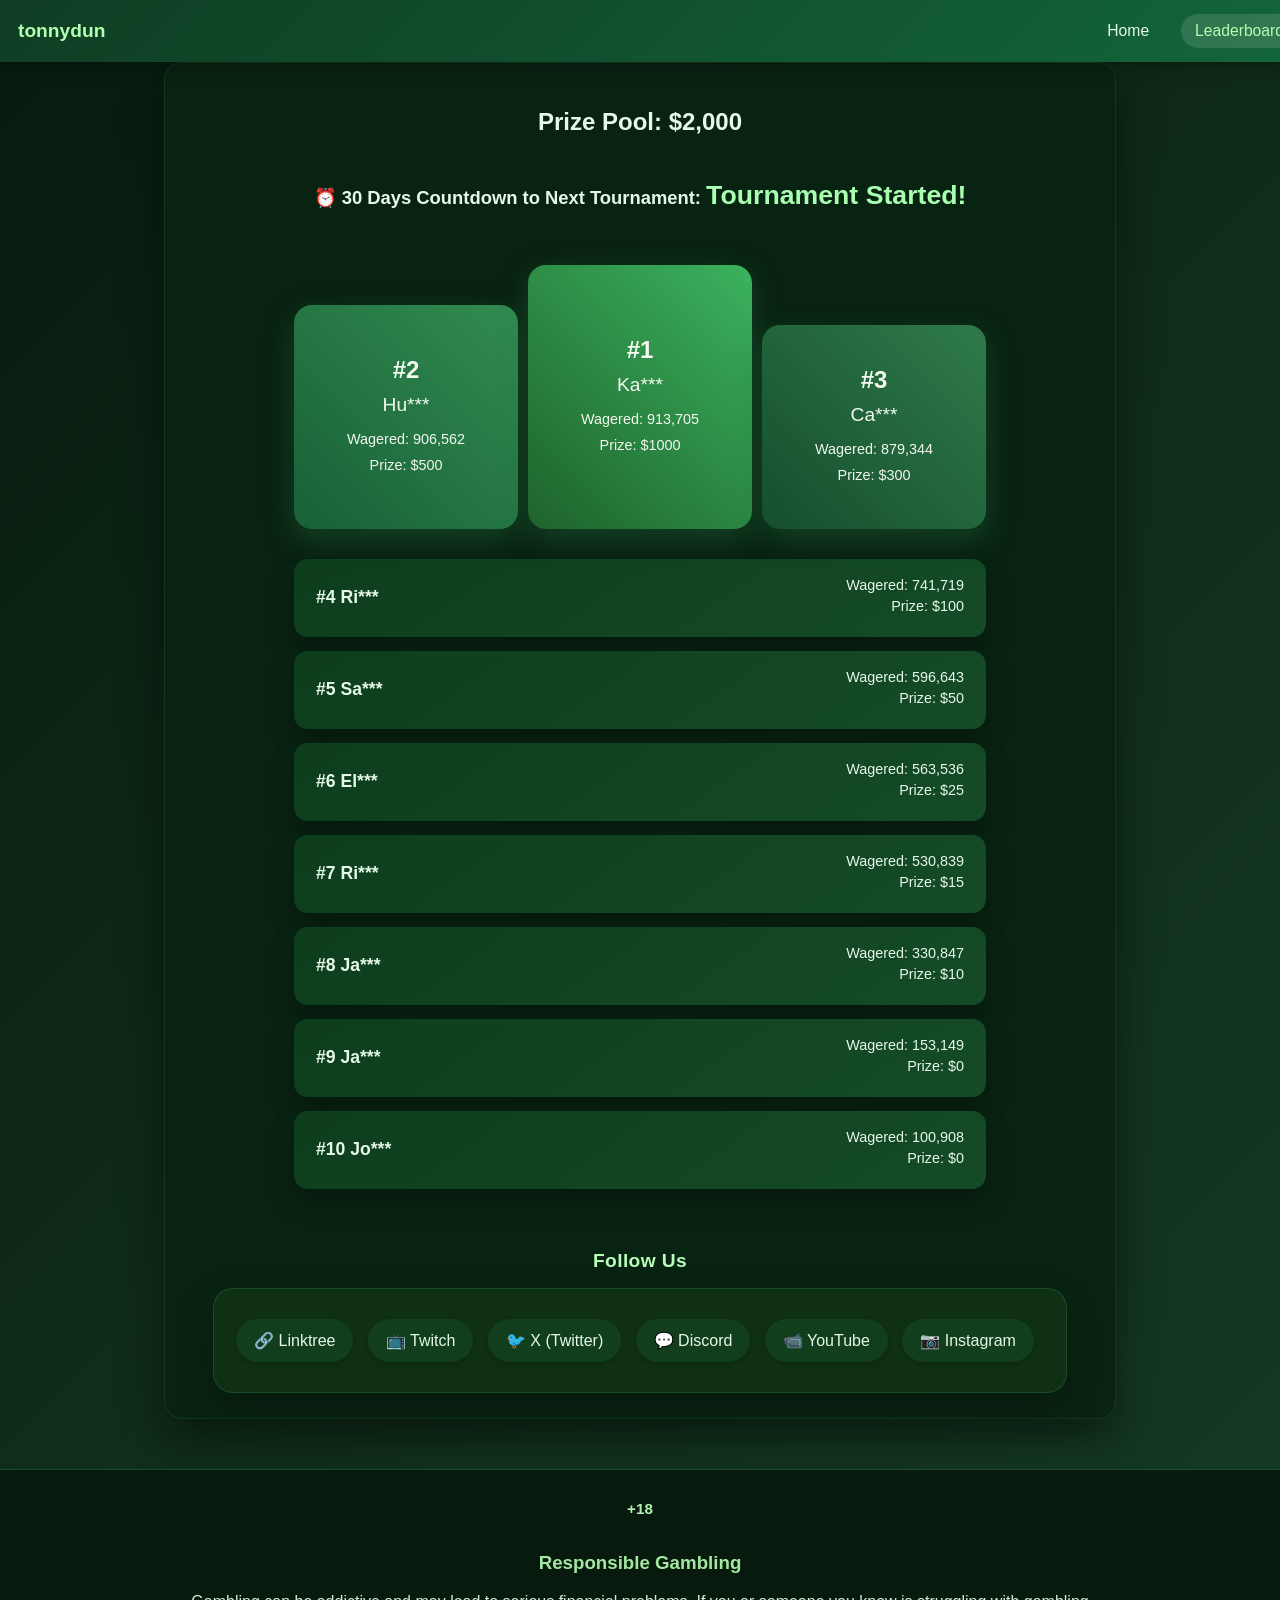
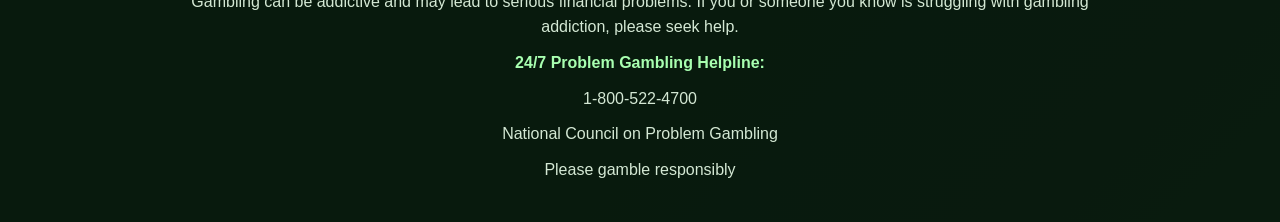
==== leaderboard.html @ 0fc9f28a "Initial commit" ====
<!DOCTYPE html>
<html lang="en">
<head>
  <meta charset="UTF-8">
  <title>Tonnydun Leaderboard</title>
  <link rel="stylesheet" href="style.css">
</head>
<body>

  <header>
    <div class="topbar">
      <div class="brand">
        <div class="logo">tonnydun</div>
      </div>
      <nav>
        <a href="index.html">Home</a>
        <a href="leaderboard.html" class="active">Leaderboard</a>
      </nav>
    </div>
  </header>

  <main class="container">
    <div class="leaderboard-header">
      <h2>Prize Pool: $2,000</h2>
    </div>
    <div id="countdown">⏰ 30 Days Countdown to Next Tournament: <span id="timer"></span></div>
    <div id="leaderboard"></div>

    <section class="social-section">
      <h3>Follow Us</h3>
      <div class="social-links">
        <a href="https://linktr.ee/tonnydun" target="_blank">🔗 Linktree</a>
        <a href="https://www.twitch.tv/tonnydun" target="_blank">📺 Twitch</a>
        <a href="https://x.com/tonnydunn" target="_blank">🐦 X (Twitter)</a>
        <a href="https://discord.com/invite/55RNC8q8de" target="_blank">💬 Discord</a>
        <a href="https://www.youtube.com/@tonnydun" target="_blank">📹 YouTube</a>
        <a href="https://www.instagram.com/tonnydun/" target="_blank">📷 Instagram</a>
      </div>
    </section>
  </main>

  <footer>
    <div class="footer-grid">
      <div class="footer-info">
        <div class="age-footer">+18</div>
        <div class="responsible-gambling">
          <h3>Responsible Gambling</h3>
          <p>Gambling can be addictive and may lead to serious financial problems. If you or someone you know is struggling with gambling addiction, please seek help.</p>
          <p><strong>24/7 Problem Gambling Helpline:</strong></p>
          <p>1-800-522-4700</p>
          <p>National Council on Problem Gambling</p>
          <p>Please gamble responsibly</p>
        </div>
      </div>
    </div>
  </footer>

  <script src="script.js"></script>
</body>
</html>
---- style.css ----
body {
  margin: 0;
  background: linear-gradient(135deg, #071a0f 0%, #0f2c18 45%, #153b24 100%);
  font-family: 'Inter', 'Segoe UI', Tahoma, Geneva, Verdana, sans-serif;
  color: #e6f9e8;
  min-height: 100vh;
  -webkit-font-smoothing: antialiased;
  text-rendering: optimizeLegibility;
}

.container {
  width: 100%;
  max-width: 900px;
  margin: 20px auto 0;
  padding: 25px;
  background: rgba(10, 35, 18, 0.95);
  border-radius: 18px;
  box-shadow: 0 18px 45px rgba(0, 0, 0, 0.45);
  border: 1px solid rgba(60, 168, 105, 0.15);
}

header {
  width: 100%;
  background: linear-gradient(135deg, #0f3d23, #13663b);
  padding: 14px 18px;
  box-shadow: 0 6px 15px rgba(0, 0, 0, 0.25);
  position: sticky;
  top: 0;
  z-index: 100;
}

.topbar {
  display: flex;
  justify-content: space-between;
  align-items: center;
  gap: 16px;
  flex-wrap: wrap;
  margin-bottom: 0;
}

.brand {
  display: flex;
  align-items: center;
  gap: 12px;
}

.logo {
  font-size: 1.2em;
  font-weight: 800;
  color: #b2ffb0;
}

.tag {
  background: rgba(255, 255, 255, 0.1);
  padding: 4px 10px;
  border-radius: 999px;
  font-size: 0.8em;
  color: #d6f8c6;
  border: 1px solid rgba(255, 255, 255, 0.12);
}

nav {
  display: flex;
  align-items: center;
  gap: 18px;
}

nav a {
  color: #e6f9e8;
  text-decoration: none;
  font-size: 0.98em;
  padding: 8px 14px;
  border-radius: 999px;
  transition: background 0.25s ease, color 0.25s ease;
}

nav a.active,
nav a:hover {
  background: rgba(255, 255, 255, 0.12);
  color: #b2ffb0;
}

h1 {
  margin: 0 0 14px;
  font-size: 2.6em;
  line-height: 1.05;
  letter-spacing: 0.02em;
  text-shadow: 0 1px 2px rgba(0, 0, 0, 0.35);
}

.hero {
  max-width: 760px;
  margin: 50px auto 28px;
  text-align: center;
}

.hero h1 {
  margin: 0 0 20px;
  font-size: 2.55em;
  line-height: 1.05;
}

.hero-copy {
  max-width: 680px;
  margin: 0 auto 24px;
  color: #d4edcf;
  font-size: 1rem;
  line-height: 1.75;
}

.overview {
  display: grid;
  gap: 18px;
  grid-template-columns: repeat(auto-fit, minmax(240px, 1fr));
  margin-top: 24px;
}

.overview-card {
  background: rgba(16, 50, 23, 0.92);
  border: 1px solid rgba(60, 168, 105, 0.2);
  border-radius: 16px;
  padding: 20px;
  box-shadow: 0 18px 30px rgba(0, 0, 0, 0.25);
}

.overview-card h2 {
  margin-top: 0;
  color: #b9ffbf;
}

.overview-card p {
  margin: 10px 0 0;
  line-height: 1.75;
  color: #ceeccd;
}

.footer-grid {
  display: grid;
  gap: 24px;
}

@media (min-width: 740px) {
  .footer-grid {
    grid-template-columns: 1fr 1fr;
  }
}

.footer-info {
  display: flex;
  flex-direction: column;
  gap: 16px;
}

.age-footer {
  font-size: 0.95em;
  color: #b5f3b5;
  font-weight: 700;
}

.hero-copy {
  max-width: 680px;
  margin: 0 auto 24px;
  color: #d4edcf;
  font-size: 1rem;
  line-height: 1.8;
}

.primary-btn {
  display: inline-block;
  background: #24a559;
  color: #fff;
  padding: 14px 28px;
  border-radius: 999px;
  text-decoration: none;
  font-weight: 700;
  box-shadow: 0 12px 30px rgba(36, 165, 89, 0.25);
  transition: transform 0.25s ease, box-shadow 0.25s ease, background 0.25s ease;
}

.primary-btn:hover {
  transform: translateY(-2px);
  box-shadow: 0 16px 35px rgba(36, 165, 89, 0.32);
  background: #35c573;
}

.container {
  width: 100%;
  max-width: 900px;
  margin: 0 auto 20px;
  padding: 25px;
  background: rgba(10, 35, 18, 0.95);
  border-radius: 18px;
  box-shadow: 0 18px 45px rgba(0, 0, 0, 0.45);
  border: 1px solid rgba(60, 168, 105, 0.15);
  display: flex;
  flex-direction: column;
  align-items: center;
  text-align: center;
}

.container > * + * {
  margin-top: 24px;
}

.age {
  font-size: 0.65em;
  color: #9edc9f;
  vertical-align: super;
}

.code {
  font-size: 1.35em;
  color: #7dd07d;
  font-weight: 700;
  text-shadow: 0 1px 4px rgba(0, 0, 0, 0.35);
  letter-spacing: 1px;
}

#countdown {
  text-align: center;
  font-size: 1.15em;
  margin-bottom: 30px;
  padding: 0;
  font-weight: 600;
}

#timer {
  font-size: 1.45em;
  color: #a8ffb0;
}

.card {
  background: linear-gradient(145deg, #0d3d1d, #154b28);
  padding: 18px 22px;
  margin: 14px 0;
  border-radius: 14px;
  display: flex;
  justify-content: space-between;
  align-items: center;
  box-shadow: 0 12px 24px rgba(0, 0, 0, 0.28);
  transition: transform 0.25s ease, box-shadow 0.25s ease;
}

.card:hover {
  transform: translateY(-4px);
  box-shadow: 0 14px 32px rgba(0, 0, 0, 0.32);
}

.rank {
  font-weight: bold;
  font-size: 1.1em;
}

.details {
  text-align: right;
  font-size: 0.9em;
}

.details span {
  display: block;
  margin-bottom: 5px;
}

.top3-podium {
  display: flex;
  justify-content: center;
  align-items: flex-end;
  margin-bottom: 30px;
  gap: 10px;
}

.podium-card {
  background: linear-gradient(45deg, #1b4d26, #2f7a47, #1b4d26);
  color: #f3f9f0;
  border-radius: 18px;
  padding: 22px;
  text-align: center;
  box-shadow: 0 10px 28px rgba(31, 102, 57, 0.45);
  animation: shine 2s ease-in-out infinite alternate;
  display: flex;
  flex-direction: column;
  justify-content: center;
  min-width: 180px;
  transition: transform 0.25s ease;
}

.podium-card:hover {
  transform: translateY(-5px);
}

.podium-1 {
  height: 220px;
  order: 2;
  background: linear-gradient(45deg, #1e632c, #3bb25e);
}

.podium-2 {
  height: 180px;
  order: 1;
  background: linear-gradient(45deg, #196037, #318c50);
}

.podium-3 {
  height: 160px;
  order: 3;
  background: linear-gradient(45deg, #154e2e, #2f7a4a);
}

.podium-card .rank {
  font-size: 1.5em;
  font-weight: bold;
  margin-bottom: 10px;
}

.podium-card .name {
  font-size: 1.2em;
  margin-bottom: 10px;
}

.podium-card .wagered, .podium-card .prize {
  font-size: 0.9em;
  margin: 5px 0;
}

@keyframes shine {
  from { box-shadow: 0 0 20px rgba(53, 154, 83, 0.45); }
  to { box-shadow: 0 0 30px rgba(53, 154, 83, 0.75); }
}

footer {
  margin-top: 50px;
  padding: 30px 20px;
  background: rgba(8, 24, 12, 0.92);
  color: #d4e8d4;
  border-top: 1px solid rgba(82, 225, 118, 0.25);
}

.footer-grid {
  display: grid;
  gap: 24px;
  justify-items: center;
  text-align: center;
  width: 100%;
  max-width: 900px;
  margin: 0 auto;
  grid-template-columns: repeat(auto-fit, minmax(320px, 1fr));
}

.footer-info {
  display: flex;
  flex-direction: column;
  align-items: center;
  gap: 16px;
  width: 100%;
}

.social-section {
  margin-top: 28px;
}

.social-section h3 {
  color: #b7ffb9;
  margin-bottom: 16px;
  font-size: 1.2em;
  letter-spacing: 0.02em;
  text-align: center;
}

.social-links {
  padding: 22px;
  background: rgba(16, 50, 22, 0.95);
  border: 1px solid rgba(60, 168, 105, 0.22);
  border-radius: 20px;
  box-shadow: 0 16px 35px rgba(0, 0, 0, 0.25);
  text-align: center;
}

.social-links a {
  display: inline-block;
  margin: 8px 10px 8px 0;
  padding: 12px 18px;
  background: rgba(36, 165, 89, 0.12);
  color: #e6f9e8;
  text-decoration: none;
  border-radius: 999px;
  transition: all 0.25s ease;
  box-shadow: 0 2px 5px rgba(0, 0, 0, 0.18);
}

.social-links a:hover {
  background: #1f6c3f;
  color: #fff;
  transform: translateY(-2px);
  box-shadow: 0 4px 10px rgba(31, 102, 57, 0.35);
}

.responsible-gambling h3 {
  color: #a2e8a1;
  margin-bottom: 15px;
}

.responsible-gambling p {
  margin: 10px 0;
  line-height: 1.6;
}

.responsible-gambling strong {
  color: #a8ffb0;
}
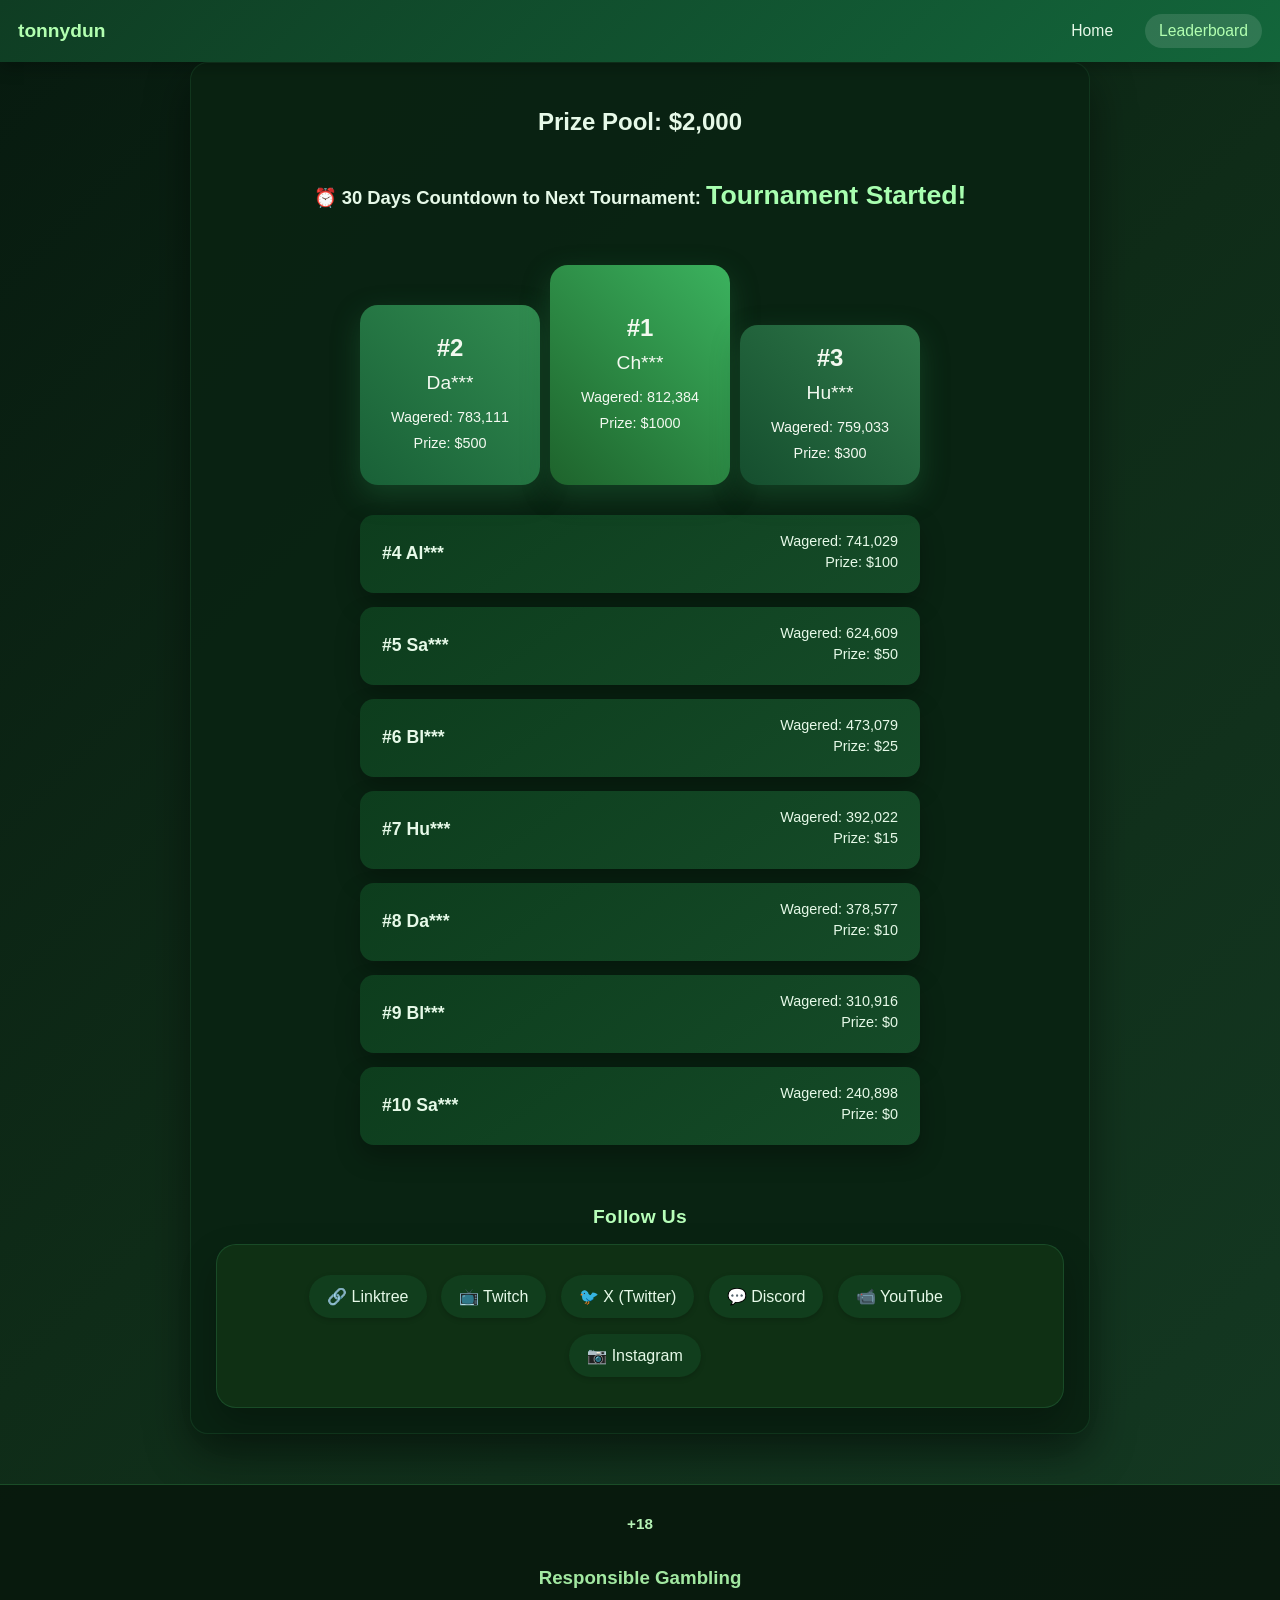
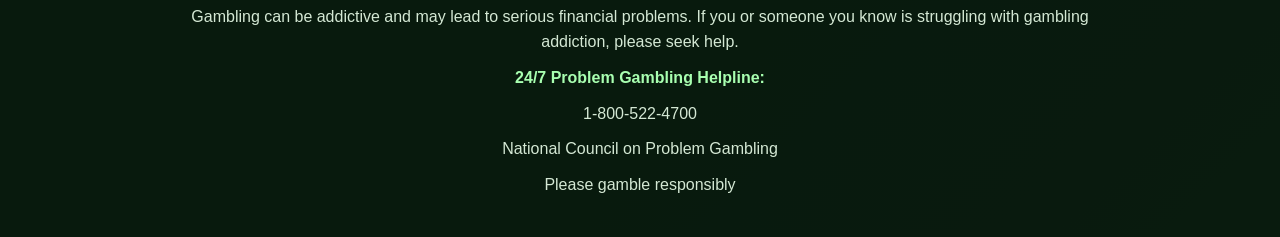
==== commit f126fe70: "Add favicon and update HTML for Tonnydun Leaderboard" ====
--- a/leaderboard.html
+++ b/leaderboard.html
@@ -3,6 +3,8 @@
 <head>
   <meta charset="UTF-8">
   <title>Tonnydun Leaderboard</title>
+  <meta name="application-name" content="Tonnydun Leaderboard">
+  <link rel="icon" href="favicon.svg" type="image/svg+xml">
   <link rel="stylesheet" href="style.css">
 </head>
 <body>
--- a/style.css
+++ b/style.css
@@ -1,5 +1,15 @@
+html,
 body {
   margin: 0;
+  padding: 0;
+  overflow-x: hidden;
+}
+
+* {
+  box-sizing: border-box;
+}
+
+body {
   background: linear-gradient(135deg, #071a0f 0%, #0f2c18 45%, #153b24 100%);
   font-family: 'Inter', 'Segoe UI', Tahoma, Geneva, Verdana, sans-serif;
   color: #e6f9e8;
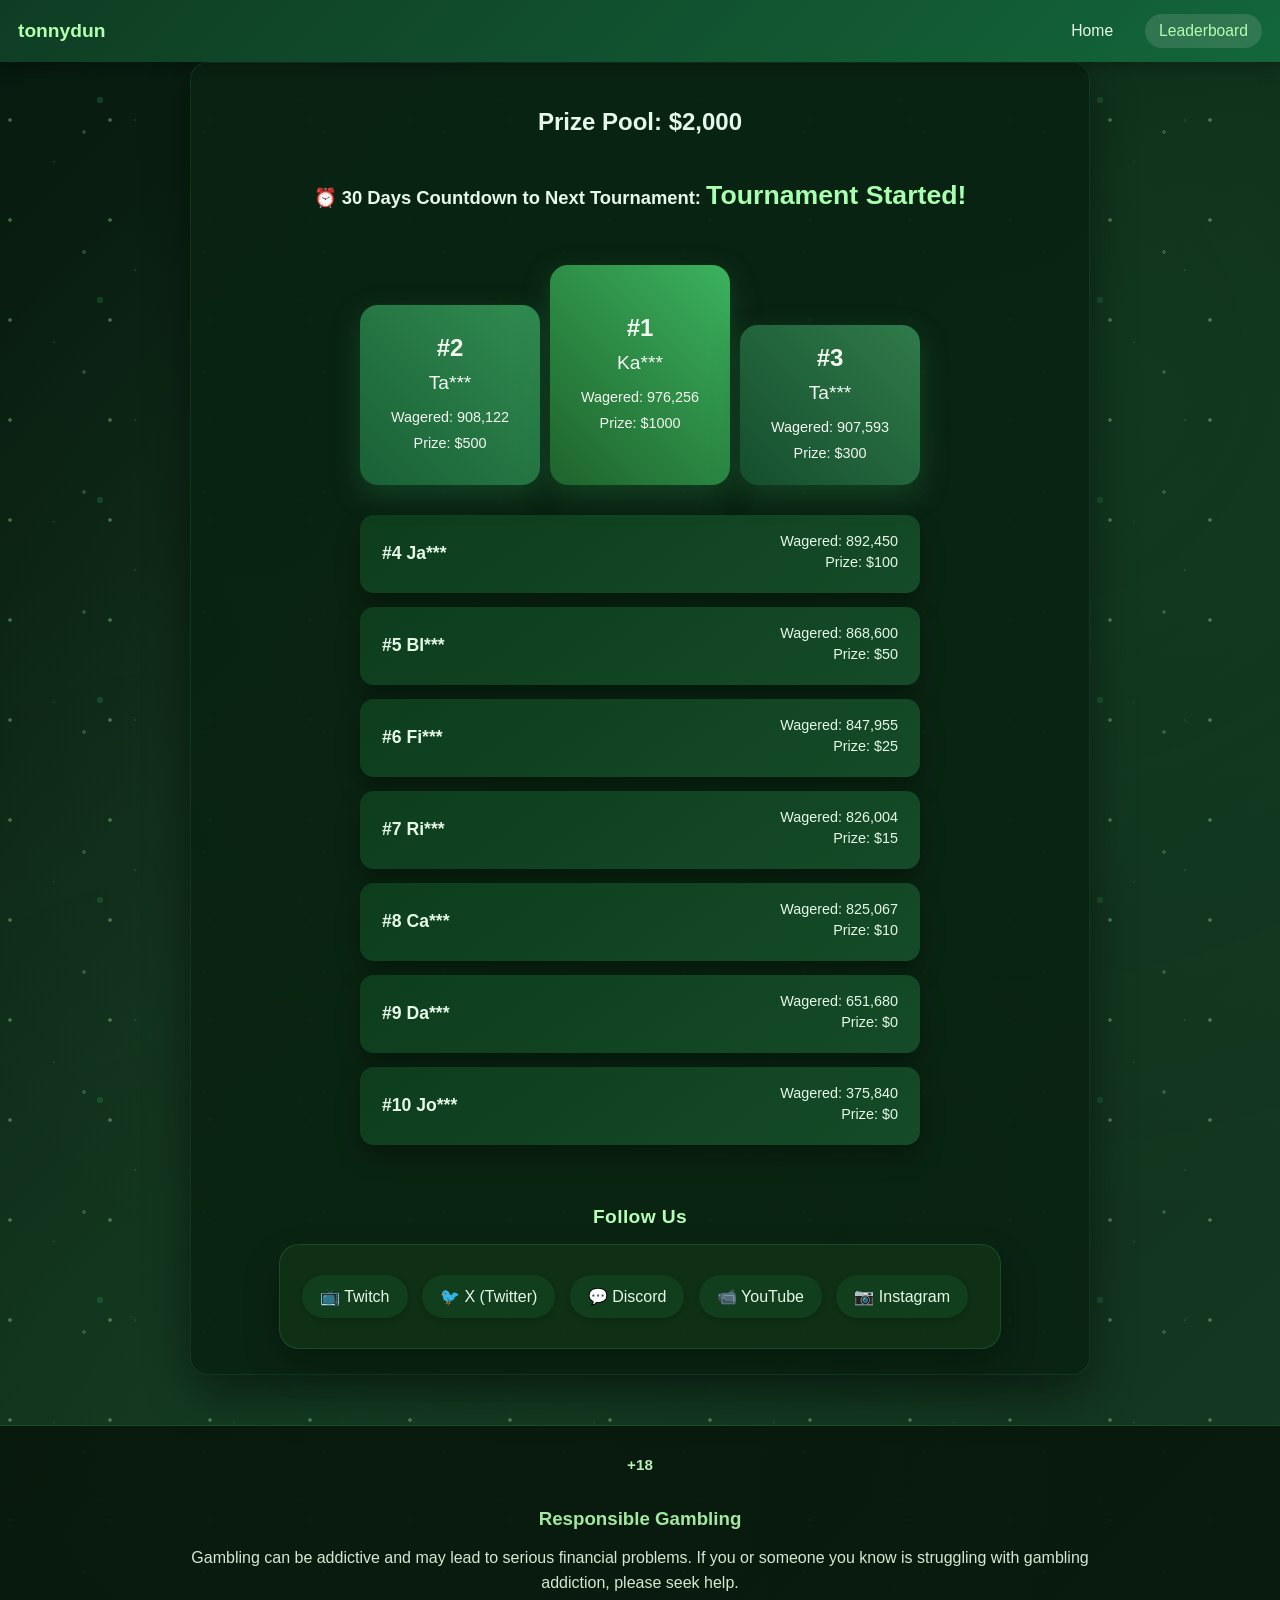
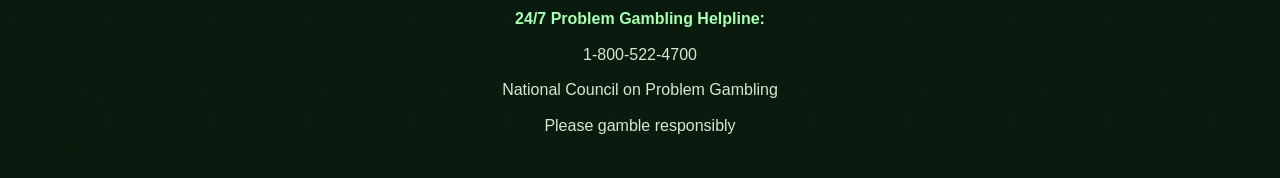
==== commit d127e4b4: "Update site" ====
--- a/leaderboard.html
+++ b/leaderboard.html
@@ -31,7 +31,6 @@
     <section class="social-section">
       <h3>Follow Us</h3>
       <div class="social-links">
-        <a href="https://linktr.ee/tonnydun" target="_blank">🔗 Linktree</a>
         <a href="https://www.twitch.tv/tonnydun" target="_blank">📺 Twitch</a>
         <a href="https://x.com/tonnydunn" target="_blank">🐦 X (Twitter)</a>
         <a href="https://discord.com/invite/55RNC8q8de" target="_blank">💬 Discord</a>
--- a/style.css
+++ b/style.css
@@ -16,17 +16,67 @@
   min-height: 100vh;
   -webkit-font-smoothing: antialiased;
   text-rendering: optimizeLegibility;
+  position: relative;
+  overflow-x: hidden;
+  perspective: 1000px;
+}
+
+body::before {
+  content: '';
+  position: fixed;
+  top: 0;
+  left: 0;
+  width: 100%;
+  height: 100%;
+  background: 
+    radial-gradient(circle at 20% 80%, rgba(60, 168, 105, 0.1) 0%, transparent 50%),
+    radial-gradient(circle at 80% 20%, rgba(36, 165, 89, 0.1) 0%, transparent 50%),
+    radial-gradient(circle at 40% 40%, rgba(178, 255, 176, 0.05) 0%, transparent 50%);
+  animation: float 20s ease-in-out infinite;
+  z-index: -1;
+}
+
+body::after {
+  content: '';
+  position: fixed;
+  top: 0;
+  left: 0;
+  width: 100%;
+  height: 100%;
+  background-image: 
+    radial-gradient(circle at 10% 20%, rgba(178, 255, 176, 0.3) 2px, transparent 2px),
+    radial-gradient(circle at 90% 80%, rgba(60, 168, 105, 0.2) 1px, transparent 1px),
+    radial-gradient(circle at 50% 50%, rgba(36, 165, 89, 0.25) 3px, transparent 3px),
+    radial-gradient(circle at 70% 10%, rgba(178, 255, 176, 0.2) 2px, transparent 2px),
+    radial-gradient(circle at 30% 90%, rgba(60, 168, 105, 0.15) 1px, transparent 1px);
+  background-size: 100px 100px, 150px 150px, 200px 200px, 120px 120px, 180px 180px;
+  animation: particles 30s linear infinite;
+  z-index: -1;
+}
+
+@keyframes float {
+  0%, 100% { transform: translateY(0px) rotate(0deg); }
+  33% { transform: translateY(-10px) rotate(1deg); }
+  66% { transform: translateY(10px) rotate(-1deg); }
+}
+
+@keyframes particles {
+  0% { transform: translateY(0px); }
+  100% { transform: translateY(-100vh); }
 }
 
 .container {
   width: 100%;
   max-width: 900px;
-  margin: 20px auto 0;
+  margin: 0 auto 20px;
   padding: 25px;
   background: rgba(10, 35, 18, 0.95);
   border-radius: 18px;
-  box-shadow: 0 18px 45px rgba(0, 0, 0, 0.45);
-  border: 1px solid rgba(60, 168, 105, 0.15);
+  box-shadow: 
+    0 18px 45px rgba(0, 0, 0, 0.45),
+    0 0 0 1px rgba(60, 168, 105, 0.3),
+    0 0 20px rgba(36, 165, 89, 0.1);
+  border: none;
 }
 
 header {
@@ -102,6 +152,13 @@
   max-width: 760px;
   margin: 50px auto 28px;
   text-align: center;
+  transform-style: preserve-3d;
+  animation: heroFloat 6s ease-in-out infinite;
+}
+
+@keyframes heroFloat {
+  0%, 100% { transform: translateZ(0px) rotateX(0deg); }
+  50% { transform: translateZ(20px) rotateX(1deg); }
 }
 
 .hero h1 {
@@ -127,10 +184,20 @@
 
 .overview-card {
   background: rgba(16, 50, 23, 0.92);
-  border: 1px solid rgba(60, 168, 105, 0.2);
   border-radius: 16px;
   padding: 20px;
-  box-shadow: 0 18px 30px rgba(0, 0, 0, 0.25);
+  box-shadow: 
+    0 18px 30px rgba(0, 0, 0, 0.25),
+    0 0 0 1px rgba(60, 168, 105, 0.4),
+    0 0 15px rgba(36, 165, 89, 0.15);
+  transition: transform 0.3s ease, box-shadow 0.3s ease;
+  transform-style: preserve-3d;
+  border: none;
+}
+
+.overview-card:hover {
+  transform: translateY(-10px) rotateX(5deg) rotateY(5deg);
+  box-shadow: 0 25px 50px rgba(0, 0, 0, 0.4);
 }
 
 .overview-card h2 {
@@ -142,6 +209,74 @@
   margin: 10px 0 0;
   line-height: 1.75;
   color: #ceeccd;
+}
+
+.participate-section {
+  margin: 40px 0;
+}
+
+.participate-section h2 {
+  text-align: center;
+  margin-bottom: 30px;
+  color: #b2ffb0;
+}
+
+.participate-steps {
+  display: grid;
+  grid-template-columns: repeat(auto-fit, minmax(250px, 1fr));
+  gap: 20px;
+}
+
+.step {
+  background: rgba(15, 45, 23, 0.8);
+  padding: 20px;
+  border-radius: 12px;
+  border: 1px solid rgba(60, 168, 105, 0.2);
+  text-align: center;
+  transition: transform 0.3s ease;
+  transform-style: preserve-3d;
+}
+
+.step:hover {
+  transform: translateY(-5px) rotateX(3deg) rotateY(3deg);
+}
+
+.step h3 {
+  color: #b2ffb0;
+  margin-bottom: 10px;
+}
+
+.faq-section {
+  margin: 40px 0;
+}
+
+.faq-section h2 {
+  text-align: center;
+  margin-bottom: 30px;
+  color: #b2ffb0;
+}
+
+.faq-list {
+  display: grid;
+  gap: 20px;
+}
+
+.faq-item {
+  background: rgba(15, 45, 23, 0.8);
+  padding: 20px;
+  border-radius: 12px;
+  border: 1px solid rgba(60, 168, 105, 0.2);
+  transition: transform 0.3s ease;
+  transform-style: preserve-3d;
+}
+
+.faq-item:hover {
+  transform: translateY(-5px) rotateX(2deg) rotateY(-2deg);
+}
+
+.faq-item h3 {
+  color: #b2ffb0;
+  margin-bottom: 10px;
 }
 
 .footer-grid {
@@ -237,6 +372,12 @@
 #timer {
   font-size: 1.45em;
   color: #a8ffb0;
+  animation: pulse 2s ease-in-out infinite;
+}
+
+@keyframes pulse {
+  0%, 100% { opacity: 1; }
+  50% { opacity: 0.7; }
 }
 
 .card {
@@ -292,10 +433,11 @@
   justify-content: center;
   min-width: 180px;
   transition: transform 0.25s ease;
+  transform-style: preserve-3d;
 }
 
 .podium-card:hover {
-  transform: translateY(-5px);
+  transform: translateY(-10px) rotateX(5deg) rotateY(5deg) scale(1.05);
 }
 
 .podium-1 {
@@ -400,7 +542,7 @@
 .social-links a:hover {
   background: #1f6c3f;
   color: #fff;
-  transform: translateY(-2px);
+  transform: translateY(-2px) rotateX(5deg) rotateY(5deg);
   box-shadow: 0 4px 10px rgba(31, 102, 57, 0.35);
 }
 
